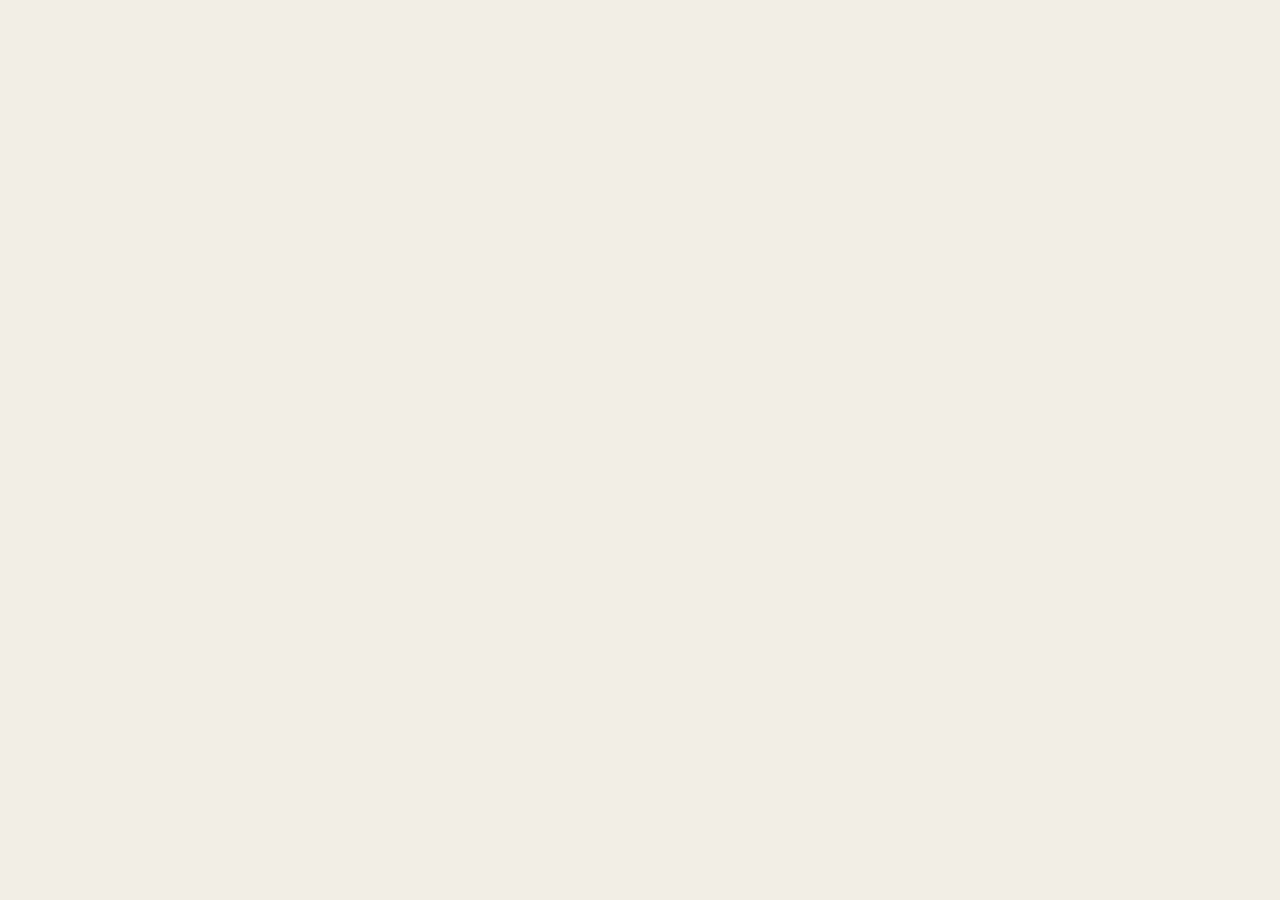
==== asilah/index.html @ e23e958a "[GPT] Tambah Muhafadzah dan pisahkan blok belajar" ====
<!doctype html>
<html lang="id">
<head>
<meta charset="utf-8">
<meta name="viewport" content="width=device-width, initial-scale=1">
<meta name="theme-color" content="#172554">
<link href="https://fonts.googleapis.com/css2?family=Noto+Naskh+Arabic:wght@400;500;600;700&display=swap" rel="stylesheet">
<link rel="stylesheet" href="../gaya/dasar.css">
<link rel="stylesheet" href="../gaya/potret-sempit.css">
<link rel="stylesheet" href="../gaya/potret-lebar.css">
<link rel="stylesheet" href="../gaya/landskap-pendek.css">
<link rel="stylesheet" href="../gaya/landskap-tinggi.css">
<title>Asilah · Alfiyyah</title>
</head>
<body>
<main class="wadah-aplikasi">
    <p class="status-pemuatan" id="statusPemuatan" role="status" aria-live="polite">Memuat data Alfiyyah...</p>
    <section class="panel" id="kuis">
        <div class="info-kuis">
            <a class="sekunder" href="../index.html" style="display:inline-flex;align-items:center;text-decoration:none">Beranda</a>
            <span id="labelBagian" lang="ar"></span>
            <span id="nomorSoal">1 dari 0</span>
            <span>Sisa Quiz: <strong id="sisaKuis">0</strong></span>
            <span>Benar: <strong id="skor">0</strong></span>
            <span>Waktu: <strong id="waktu">00:00</strong></span>
        </div>
        <div class="jalur-kemajuan"><div id="batangKemajuan"></div></div>
        <div class="judul-soal">
            <p class="label-soal">Lengkapi bait berikut:</p>
            <button class="tombol-harakat" id="tombolHarakat" type="button" lang="ar" aria-label="Ubah tampilan harakat" aria-pressed="true">حَرَكَات</button>
            <div class="nomor-bait" id="nomorBait" lang="ar"></div>
        </div>
        <div class="wadah-bait" id="wadahBait">
            <div class="setengah-bait" id="setengahKanan" lang="ar"></div>
            <div class="setengah-bait" id="setengahKiri" lang="ar"></div>
        </div>
        <div class="daftar-pilihan" id="daftarPilihan"></div>
        <div class="aksi">
            <div class="umpan-balik" id="umpanBalik" aria-live="polite"></div>
            <button class="utama" id="tombolBerikutnya" type="button" disabled>Soal Berikutnya</button>
            <button class="sekunder" id="tombolSelesai" type="button">Selesai</button>
        </div>
    </section>
    <section class="panel" id="hasil">
        <p class="label-soal">Sesi kuis selesai</p>
        <div class="skor-hasil" id="skorAkhir">0/0</div>
        <div class="rincian-hasil" id="rincianAkhir"></div>
        <div class="aksi aksi-hasil">
            <button class="utama" id="tombolUlangi" type="button">Ulangi Bagian Ini</button>
            <button class="sekunder" id="tombolBeranda" type="button">Kembali ke Beranda</button>
        </div>
    </section>
</main>
<script src="../global/teks.js"></script>
<script src="./app.js" defer></script>
</body>
</html>
---- gaya/dasar.css ----
:root {
    color-scheme: light;
    --warna-teks: #24324b;
    --warna-teks-redup: #746e62;
    --warna-garis: #ded5c3;
    --warna-panel: #fffdf8;
    --warna-latar: #f2eee5;
    --warna-utama: #24365b;
    --warna-utama-gelap: #172949;
    --warna-emas: #b89a5a;
    --warna-benar: #267344;
    --latar-benar: #eff7ef;
    --warna-salah: #b33b35;
    --latar-salah: #fbefed;
}

* { box-sizing: border-box; }
[hidden] { display: none !important; }

body {
    margin: 0;
    background: var(--warna-latar);
    color: var(--warna-teks);
    font-family: system-ui, -apple-system, "Segoe UI", sans-serif;
}

button { font: inherit; }

button {
    border: 0;
    border-radius: 10px;
    cursor: pointer;
}

button:disabled {
    cursor: not-allowed;
    opacity: .55;
}

.wadah-aplikasi {
    width: calc(100% - clamp(24px, 4vw, 72px));
    max-width: 1600px;
    height: calc(100svh - 32px);
    max-height: calc(100svh - 32px);
    margin: 16px auto;
}

h1, h2, p { margin-top: 0; }

.panel-beranda {
    padding: 0;
    overflow: hidden;
    background: #f8f3e8;
    border-color: #d9ceb8;
}

.identitas-beranda {
    padding: clamp(30px, 5vw, 48px) 20px 32px;
    background: #1b2e52;
    color: #fff;
    text-align: center;
    border-bottom: 3px solid var(--warna-emas);
}

.label-kecil {
    margin: 0 0 12px;
    color: #ddc58c;
    font-size: 11px;
    font-weight: 700;
    letter-spacing: .16em;
}

.judul-arab {
    margin: 0;
    color: #f7e9c7;
    direction: rtl;
    font-family: "Noto Naskh Arabic", "Amiri", "Traditional Arabic", serif;
    font-size: clamp(34px, 5vw, 54px);
    font-weight: 600;
    line-height: 1.7;
}

.judul-aplikasi {
    margin: 4px 0 8px;
    color: #fff;
    font-size: clamp(25px, 4vw, 36px);
    letter-spacing: .13em;
}

.subjudul-beranda {
    margin: 0;
    color: #e2d8c4;
    font-size: clamp(16px, 1.4vw, 20px);
}

.isi-beranda {
    width: min(1040px, 100%);
    margin: 0 auto;
    padding: clamp(24px, 4vw, 42px) clamp(18px, 4vw, 38px);
    text-align: center;
}

.basmalah {
    margin: 0 0 8px;
    color: #354361;
    direction: rtl;
    font-family: "Noto Naskh Arabic", "Amiri", "Traditional Arabic", serif;
    font-size: clamp(23px, 3vw, 31px);
    line-height: 1.8;
}

.keterangan-beranda {
    margin: 0;
    color: #746e62;
    font-size: clamp(16px, 1.4vw, 20px);
    line-height: 1.7;
}

.daftar-menu {
    display: grid;
    grid-template-columns: repeat(auto-fit, minmax(min(100%, 340px), 1fr));
    gap: 16px;
    margin-top: 20px;
    text-align: left;
}

.kartu-menu {
    width: 100%;
    max-width: 760px;
    justify-self: center;
    padding: clamp(16px, 2.5vw, 24px);
    border: 1px solid var(--warna-garis);
    border-radius: 14px;
    background: var(--warna-panel);
    box-shadow: 0 6px 18px rgb(35 42 55 / 5%);
}

.judul-menu {
    margin: 0;
    color: var(--warna-utama);
    font-size: clamp(19px, 2vw, 24px);
}

.keterangan-menu {
    margin: 5px 0 0;
    color: var(--warna-teks-redup);
    font-size: 14px;
}

.label-pilihan-bagian {
    margin: 16px 0 0;
    color: var(--warna-teks);
    font-size: 14px;
    font-weight: 650;
}

.pilihan-bagian {
    display: grid;
    grid-template-columns: repeat(2, minmax(0, 1fr));
    gap: 12px;
    margin-top: 10px;
}

.tombol-bagian { display:flex; flex-direction:row; direction:rtl; align-items:center; justify-content:center; gap:7px; min-height:76px; padding:12px 8px; background:#24365b; color:#fff; border:1px solid #24365b; border-radius:12px; white-space:nowrap; }
.tombol-bagian span { direction:ltr; unicode-bidi:isolate; color:#e2d8c4; font-size:10px; font-weight:400; }
.tombol-bagian:disabled { opacity:.45; }
.tombol-bagian strong { font-size:19px; line-height:1.25; }

.status-pemuatan {
    margin-top: 15px;
    color: var(--warna-teks-redup);
    font-size: 13px;
    line-height: 1.6;
    overflow-wrap: anywhere;
}

.kaki-beranda {
    position: relative;
    margin: 0;
    padding: 13px 42px;
    border-top: 1px solid #e2d8c6;
    color: #8a806e;
    font-size: 10px;
    letter-spacing: .12em;
    text-align: center;
}

.tombol-hapus-tembolok {
    position: absolute;
    top: 50%;
    right: 12px;
    width: 22px;
    height: 22px;
    padding: 0;
    transform: translateY(-50%);
    border: 1px solid #c9bea9;
    border-radius: 5px;
    background: transparent;
    color: #8a806e;
    font-size: 10px;
    line-height: 1;
}

.tombol-hapus-tembolok:hover { background: #eee5d5; }

.panel {
    padding: clamp(17px, 2vw, 30px);
    background: var(--warna-panel);
    border: 1px solid var(--warna-garis);
    border-radius: 16px;
    box-shadow: 0 8px 24px rgb(35 42 55 / 5%);
}

.utama, .sekunder {
    min-height: 42px;
    padding: 10px 16px;
    font-weight: 650;
}

.utama {
    background: var(--warna-utama);
    color: #fff;
}
.utama:hover:not(:disabled) { background: var(--warna-utama-gelap); }

.sekunder {
    background: #e7decc;
    color: #33415f;
}

#kuis {
    display: none;
    height: calc(100% - 18px);
    max-height: calc(100% - 18px);
    margin-top: 18px;
    flex-direction: column;
    overflow-y: auto;
    overflow-x: hidden;
}

#kuis .info-kuis,
#kuis .jalur-kemajuan,
#kuis .label-soal,
#kuis .daftar-pilihan,
#kuis .aksi {
    flex: 0 0 auto;
}

.info-kuis {
    display: flex;
    justify-content: space-between;
    align-items: center;
    flex-wrap: nowrap;
    gap: 8px;
    color: var(--warna-teks-redup);
    font-size: 12px;
    white-space: nowrap;
}

.jalur-kemajuan {
    height: 7px;
    margin: 12px 0 22px;
    overflow: hidden;
    background: #e8edf5;
    border-radius: 99px;
}

#batangKemajuan {
    width: 0;
    height: 100%;
    background: var(--warna-utama);
    transition: width .2s ease;
}

.judul-soal {
    display: grid;
    grid-template-columns: minmax(0, 1fr) auto minmax(0, 1fr);
    direction: ltr;
    align-items: center;
    gap: 12px;
    margin-bottom: 9px;
}

.label-soal {
    margin: 0;
    color: var(--warna-teks-redup);
    font-size: clamp(16px, 1.5vw, 22px);
}

.wadah-bait {
    position: relative;
    display: grid;
    flex: 0 1 42%;
    min-height: 0;
    margin-top: 8px;
    grid-template-columns: repeat(2, minmax(0, 1fr));
    grid-template-rows: minmax(0, 1fr);
    align-items: stretch;
    gap: 0;
    direction: rtl;
    border: 1px solid #c9b995;
    border-radius: 14px;
    overflow: hidden;
    background: #f7f1e5;
}

.setengah-bait {
    min-width: 0;
    min-height: 100%;
    display: grid;
    align-items: center;
    justify-items: stretch;
    padding: clamp(10px, 1.5vw, 20px);
    background: #f7f1e5;
    direction: rtl;
    font-family: "Noto Naskh Arabic", "Amiri", "Traditional Arabic", serif;
    font-size: clamp(28px, 3.2vw, 44px);
    line-height: 1.8;
    text-align: center;
    overflow-wrap: anywhere;
}

#setengahKanan {
    grid-row: 1;
    grid-column: 1;
    border-left: 1px solid #c9b995;
}

#setengahKiri {
    grid-row: 1;
    grid-column: 2;
}

.setengah-bait.kosong {
    background: #eee5d5;
}

.nomor-bait {
    justify-self: end;
    flex: 0 0 auto;
    color: #938365;
    font-family: "Noto Naskh Arabic", "Amiri", "Traditional Arabic", serif;
    font-size: clamp(17px, 1.5vw, 22px);
    font-weight: 500;
    line-height: 1.4;
    direction: rtl;
}

.tombol-harakat {
    min-height: 30px;
    padding: 3px 8px;
    border: 1px solid var(--warna-garis);
    background: #f7f1e5;
    color: var(--warna-teks-redup);
    direction: rtl;
    font-family: "Noto Naskh Arabic", "Amiri", "Traditional Arabic", serif;
    font-size: 17px;
    line-height: 1;
}

.tombol-harakat:hover {
    background: #eee5d5;
}

.daftar-pilihan {
    display: grid;
    flex: 1 1 0;
    grid-auto-rows: minmax(0, 1fr);
    grid-template-columns: repeat(2, minmax(0, 1fr));
    gap: 12px;
    margin-top: 18px;
}

.pilihan-jawaban {
    width: 100%;
    min-height: clamp(54px, 8vh, 76px);
    padding: 14px 18px;
    background: #fff;
    border: 1px solid var(--warna-garis);
    color: var(--warna-teks);
    text-align: center;
    direction: rtl;
    font-family: "Noto Naskh Arabic", "Amiri", "Traditional Arabic", serif;
    font-size: clamp(26px, 2.4vw, 33px);
    line-height: 1.9;
}

.pilihan-jawaban:hover:not(:disabled) {
    border-color: #93b4f5;
    background: #f8fbff;
}

.pilihan-jawaban.benar {
    border: 2px solid var(--warna-benar);
    background: var(--latar-benar);
}

.pilihan-jawaban.salah {
    border: 2px solid var(--warna-salah);
    background: var(--latar-salah);
}

.umpan-balik {
    display: none;
    flex: 1;
    min-width: 0;
    margin: 0;
    padding: 12px 14px;
    border-radius: 10px;
    font-size: 14px;
    text-align: left;
}

.umpan-balik.baik {
    display: block;
    color: var(--warna-benar);
    background: var(--latar-benar);
}

.umpan-balik.buruk {
    display: block;
    color: var(--warna-salah);
    background: var(--latar-salah);
}

.aksi {
    display: grid;
    grid-template-columns: minmax(0, 1fr) auto minmax(0, 1fr);
    align-items: center;
    gap: 10px;
    margin-top: 16px;
}
#umpanBalik { grid-column: 1; }
#tombolBerikutnya { grid-column: 2; justify-self: center; }
#tombolSelesai { grid-column: 3; justify-self: end; }
.aksi-hasil { display: flex; justify-content: center; flex-wrap: wrap; }

#hasil { display: none; margin-top: 18px; text-align: center; }

.skor-hasil {
    margin: 12px 0 4px;
    font-size: clamp(38px, 9vw, 56px);
    font-weight: 750;
    letter-spacing: -2px;
}

.rincian-hasil { color: var(--warna-teks-redup); }
---- gaya/potret-sempit.css ----
/* Layar potret dengan lebar sampai 700 piksel. */
@media (orientation: portrait) and (max-width: 700px) {
.wadah-aplikasi {
        width: calc(100% - 16px);
        height: calc(100svh - 16px);
        max-height: calc(100svh - 16px);
        margin: 8px auto;
    }

    .panel { padding: 10px; }
    .panel-beranda { padding: 0; }
    .daftar-menu { gap: 10px; margin-top: 14px; }
    .kartu-menu { padding: 14px; }
    .keterangan-menu { font-size: 12px; }
    .label-pilihan-bagian { margin-top: 12px; font-size: 13px; }
    .pilihan-bagian { gap: 8px; }
    .tombol-bagian { min-height: 66px; padding: 9px 5px; gap:5px; }
    .tombol-bagian strong { font-size: 15px; }
    .tombol-bagian span { font-size: 9px; }

    .judul-soal {
        margin-bottom: 7px;
    }

    .label-soal {
        font-size: 15px;
    }

    .nomor-bait {
        font-size: 16px;
    }

    .wadah-bait {
        grid-template-columns: minmax(0, 1fr);
        grid-template-rows: repeat(2, minmax(0, 1fr));
        min-height: clamp(190px, 30vh, 280px);
        gap: 0;
        border-radius: 10px;
    }

    #setengahKanan {
        grid-row: 1;
        grid-column: 1;
        border-left: 0;
        border-bottom: 1px solid #c9b995;
    }

    #setengahKiri {
        grid-row: 2;
        grid-column: 1;
    }

    .setengah-bait {
        min-height: 0;
        padding: 12px 14px;
        font-size: clamp(25px, 6.5vw, 36px);
        line-height: 1.65;
        text-align: center;
    }

    .daftar-pilihan {
        grid-template-columns: 1fr;
        gap: 6px;
        margin-top: 12px;
    }

    .pilihan-jawaban {
        min-height: clamp(44px, 6vh, 56px);
        padding: 7px 9px;
        /* Ubah tiga angka ini untuk mengatur ukuran teks Arab pilihan jawaban. 
        font-size: clamp(18px, 4.5vw, 23px); */
				font-size: clamp(20px, 5vw, 26px);
        line-height: 1.5;
    }

    .umpan-balik {
        margin: 0;
        padding: 8px 10px;
        font-size: 12px;
    }

    .info-kuis { gap: 4px; font-size: 10px; }
    .aksi { grid-template-columns: minmax(0, 1fr) auto minmax(0, 1fr); gap: 5px; margin-top: 8px; }
    .aksi button { padding: 9px 10px; font-size: 12px; }
    #umpanBalik { font-size: 11px; padding: 7px; }

.wadah-bait {
        flex: 0 0 auto;
        height: clamp(150px, 22vh, 210px);
        min-height: 0;
        grid-template-columns: minmax(0, 1fr);
        grid-template-rows: repeat(2, minmax(0, 1fr));
    }

    #setengahKanan {
        grid-row: 1;
        grid-column: 1;
        border-left: 0;
        border-bottom: 1px solid #c9b995;
    }

    #setengahKiri {
        grid-row: 2;
        grid-column: 1;
    }

    .setengah-bait {
        min-height: 0;
        padding: 4px 8px;
        font-size: clamp(28px, 8vw, 42px);
				/*clamp(nilai minimum, nilai fleksibel, nilai maksimum) */
				line-height: 1.2;
    }

    #kuis .daftar-pilihan {
        flex: 1 0 auto;
        grid-auto-rows: minmax(54px, 1fr);
        gap: 8px;
        margin-top: 8px;
    }

    .pilihan-jawaban {
        min-height: 54px;
    }
}
---- gaya/potret-lebar.css ----
/* Layar potret dengan lebar mulai 701 piksel. */
@media (orientation: portrait) and (min-width: 701px) {
.wadah-bait {
        grid-template-columns: minmax(0, 1fr);
        grid-template-rows: repeat(2, minmax(0, 1fr));
    }

    #setengahKanan {
        grid-row: 1;
        grid-column: 1;
        border-left: 0;
        border-bottom: 1px solid #c9b995;
    }

    #setengahKiri {
        grid-row: 2;
        grid-column: 1;
    }

    .setengah-bait {
        min-height: 0;
        padding: 10px;
        font-size: clamp(36px, 4.5vw, 54px);
        line-height: 1.5;
    }

.wadah-bait {
        flex: 0 0 auto;
        height: clamp(150px, 22vh, 210px);
        min-height: 0;
        grid-template-columns: minmax(0, 1fr);
        grid-template-rows: repeat(2, minmax(0, 1fr));
    }

    #setengahKanan {
        grid-row: 1;
        grid-column: 1;
        border-left: 0;
        border-bottom: 1px solid #c9b995;
    }

    #setengahKiri {
        grid-row: 2;
        grid-column: 1;
    }

    .setengah-bait {
        min-height: 0;
        padding: 4px 8px;
        font-size: clamp(28px, 8vw, 42px);
				/*clamp(nilai minimum, nilai fleksibel, nilai maksimum) */
				line-height: 1.2;
    }

    #kuis .daftar-pilihan {
        flex: 1 0 auto;
        grid-auto-rows: minmax(54px, 1fr);
        gap: 8px;
        margin-top: 8px;
    }

    .pilihan-jawaban {
        min-height: 54px;
    }
}
---- gaya/landskap-pendek.css ----
/* Semua layar lanskap dengan tinggi sampai 600 piksel. */
@media (orientation: landscape) and (max-height: 600px) {
.wadah-aplikasi {
        width: calc(100% - 16px);
        height: calc(100svh - 16px);
        max-height: calc(100svh - 16px);
        margin: 8px auto;
    }

    #kuis {
        height: 100%;
        max-height: 100%;
        margin-top: 0;
        padding: 8px 12px;
        overflow-y: auto;
    }

    .info-kuis {
        gap: 6px;
        font-size: 10px;
    }

    .jalur-kemajuan {
        height: 4px;
        margin: 6px 0 8px;
    }

    .judul-soal {
        flex: 0 0 auto;
        margin-bottom: 4px;
    }

    .label-soal {
        font-size: 14px;
    }

    .nomor-bait {
        font-size: 15px;
    }

    .wadah-bait {
        flex: 0 0 auto;
        min-height: clamp(72px, 19vh, 92px);
        grid-template-columns: repeat(2, minmax(0, 1fr));
        grid-template-rows: minmax(0, 1fr);
    }

    #setengahKanan {
        grid-row: 1;
        grid-column: 1;
        border-left: 1px solid #c9b995;
        border-bottom: 0;
    }

    #setengahKiri {
        grid-row: 1;
        grid-column: 2;
    }

    .setengah-bait {
        min-height: 0;
        padding: 2px 8px;
        font-size: clamp(21px, 3vw, 29px);
        line-height: 1.3;
    }

    .daftar-pilihan {
        flex: 0 0 auto;
        grid-template-columns: repeat(2, minmax(0, 1fr));
        gap: 5px;
        margin-top: 8px;
    }

    .pilihan-jawaban {
        min-height: clamp(48px, 12vh, 60px);
        padding: 4px 8px;
        font-size: clamp(17px, 2.5vw, 22px);
        line-height: 1.3;
    }

    .aksi {
        flex: 0 0 auto;
        gap: 6px;
        margin-top: 8px;
    }

    .aksi button {
        min-height: 34px;
        padding: 5px 8px;
        font-size: 11px;
    }

    .umpan-balik {
        padding: 5px 7px;
        font-size: 10px;
        overflow-wrap: anywhere;
    }

.wadah-bait {
        grid-template-columns: repeat(2, minmax(0, 1fr));
    }

    .setengah-bait {
        min-height: 100%;
        padding: 10px;
        font-size: clamp(24px, 3vw, 34px);
    }

.setengah-bait {
        min-height: 64px;
        padding: 8px 12px;
        font-size: clamp(20px, 3vw, 28px);
    }

    .nomor-bait {
        padding: 2px 10px;
        font-size: 13px;
    }
}
---- gaya/landskap-tinggi.css ----
/* Lanskap dengan tinggi di atas 600 piksel dan lebar mulai 701 piksel. */
@media (orientation: landscape) and (min-height: 651px) and (min-width: 701px) and (min-aspect-ratio: 3/2) {
.panel-beranda {
        height: 100%;
        display: flex;
        flex-direction: column;
    }

    .identitas-beranda {
        padding: clamp(14px, 2.2vh, 24px) 20px clamp(12px, 1.8vh, 20px);
    }

    .label-kecil {
        margin-bottom: 6px;
    }

    .judul-arab {
        font-size: clamp(32px, 4.5vw, 50px);
        line-height: 1.4;
    }

    .judul-aplikasi {
        margin: 0 0 5px;
        font-size: clamp(23px, 3vw, 32px);
    }

    .subjudul-beranda {
        font-size: clamp(14px, 1.2vw, 18px);
    }

    .isi-beranda {
        flex: 1 1 auto;
        display: flex;
        flex-direction: column;
        justify-content: center;
        padding: clamp(10px, 1.6vh, 18px) 38px;
    }

    .daftar-menu {
        width: min(100%, 760px);
        align-self: center;
        margin-top: 12px;
    }

    .kartu-menu {
        padding: 14px 20px;
    }

    .label-pilihan-bagian {
        margin-top: 10px;
    }

    .pilihan-bagian {
        margin-top: 7px;
    }

    .basmalah {
        margin-bottom: 4px;
        font-size: clamp(21px, 2.5vw, 28px);
        line-height: 1.45;
    }

    .keterangan-beranda {
        font-size: clamp(14px, 1.2vw, 18px);
        line-height: 1.4;
    }

    .status-pemuatan {
        margin-top: clamp(7px, 1.1vh, 10px);
        line-height: 1.4;
    }

    .kaki-beranda {
        padding: 9px 16px;
    }

    .wadah-bait {
        grid-template-columns: minmax(0, 1fr) 42px minmax(0, 1fr);
        grid-template-rows: minmax(0, 1fr);
    }

    #setengahKanan {
        grid-row: 1;
        grid-column: 1;
        border-left: 0;
    }

    #setengahKiri {
        grid-row: 1;
        grid-column: 3;
    }

    #nomorBait { display: none; }

    .wadah-bait::before {
        content: attr(data-nomor);
        grid-row: 1;
        grid-column: 2;
        display: flex;
        align-items: center;
        justify-content: center;
        padding: 2px;
        border-left: 1px solid #c9b995;
        border-right: 1px solid #c9b995;
        color: #938365;
        font-family: "Noto Naskh Arabic", "Amiri", "Traditional Arabic", serif;
        font-size: clamp(13px, 1.2vw, 17px);
        line-height: 1.4;
        text-align: center;
        direction: rtl;
        overflow-wrap: anywhere;
    }

	.setengah-bait {
			font-size: clamp(36px, 3.8vw, 54px);
	}

	#setengahKanan {
			padding-left: 40px;
	}

	#setengahKiri {
			padding-right: 40px;
	}

	.pilihan-jawaban {
			font-size: clamp(29px, 2.7vw, 36px);
	}

	.daftar-pilihan {
			grid-template-columns: minmax(0, 1fr) 42px minmax(0, 1fr);
			column-gap: 0;
			row-gap: 12px;
	}

	.pilihan-jawaban:nth-child(odd) { grid-column: 1; }
	.pilihan-jawaban:nth-child(even) { grid-column: 3; }
}

/* Layar sedang memakai tata letak lanskap dengan judul yang lebih rapat. */
@media (orientation: landscape) and (min-height: 601px) and (max-height: 650px) and (min-width: 701px) and (min-aspect-ratio: 3/2) {
.identitas-beranda {
        padding: 10px 20px;
    }

    .label-kecil {
        margin-bottom: 4px;
    }

    .judul-arab {
        font-size: clamp(28px, 3.8vw, 42px);
        line-height: 1.25;
    }

    .judul-aplikasi {
        margin-bottom: 3px;
        font-size: clamp(22px, 2.7vw, 29px);
    }

    .subjudul-beranda {
        font-size: 14px;
    }

    .isi-beranda {
        padding: 8px 24px;
    }

    .basmalah {
        font-size: clamp(19px, 2vw, 24px);
        line-height: 1.3;
    }

    .status-pemuatan {
        margin-top: 6px;
    }
}
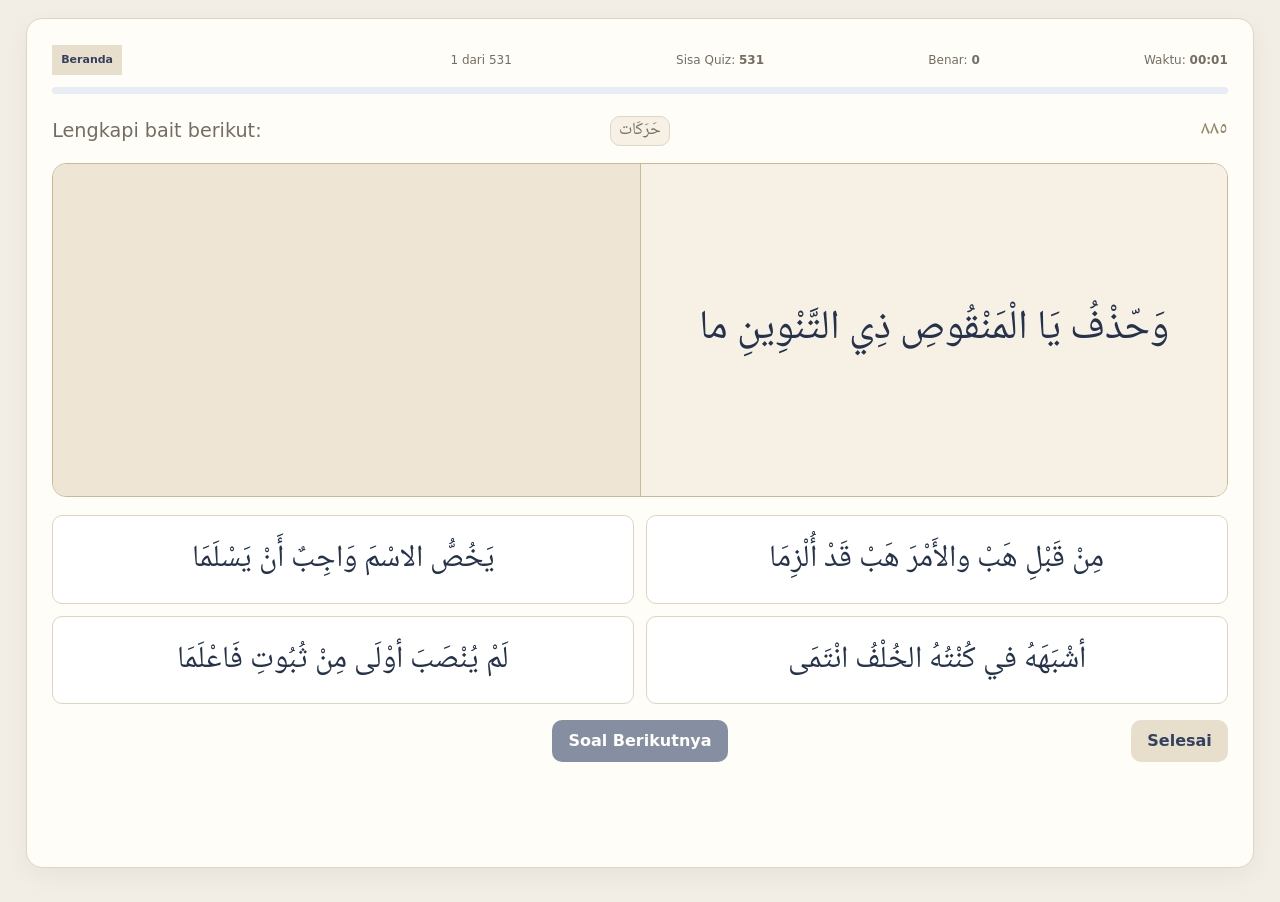
==== commit 6a5590a5: "Teruskan token fresh ke aset aplikasi" ====
--- a/asilah/index.html
+++ b/asilah/index.html
@@ -5,11 +5,25 @@
 <meta name="viewport" content="width=device-width, initial-scale=1">
 <meta name="theme-color" content="#172554">
 <link href="https://fonts.googleapis.com/css2?family=Noto+Naskh+Arabic:wght@400;500;600;700&display=swap" rel="stylesheet">
-<link rel="stylesheet" href="../gaya/dasar.css">
-<link rel="stylesheet" href="../gaya/potret-sempit.css">
-<link rel="stylesheet" href="../gaya/potret-lebar.css">
-<link rel="stylesheet" href="../gaya/landskap-pendek.css">
-<link rel="stylesheet" href="../gaya/landskap-tinggi.css">
+<script>
+(() => {
+    const token = new URLSearchParams(location.search).get("_fresh");
+    const suffix = token ? "?_fresh=" + encodeURIComponent(token) : "";
+    [
+        "./gaya/dasar.css",
+        "./gaya/potret-sempit.css",
+        "./gaya/potret-lebar.css",
+        "./gaya/landskap-pendek.css",
+        "./gaya/landskap-tinggi.css",
+        "./gaya/penyesuaian.css"
+    ].forEach(alamat => {
+        const tautan = document.createElement("link");
+        tautan.rel = "stylesheet";
+        tautan.href = alamat + suffix;
+        document.head.appendChild(tautan);
+    });
+})();
+</script>
 <title>Asilah · Alfiyyah</title>
 </head>
 <body>
@@ -51,7 +65,24 @@
         </div>
     </section>
 </main>
-<script src="../global/teks.js"></script>
-<script src="./app.js" defer></script>
+<script>
+(() => {
+    const token = new URLSearchParams(location.search).get("_fresh");
+    const suffix = token ? "?_fresh=" + encodeURIComponent(token) : "";
+    document.querySelectorAll('a[href="../index.html"]').forEach(tautan => {
+        if (!token) return;
+        const alamat = new URL(tautan.href);
+        alamat.searchParams.set("_fresh", token);
+        tautan.href = alamat.href;
+    });
+
+    ["../global/teks.js", "./app.js"].forEach(alamat => {
+        const skrip = document.createElement("script");
+        skrip.src = alamat + suffix;
+        skrip.async = false;
+        document.body.appendChild(skrip);
+    });
+})();
+</script>
 </body>
 </html>
